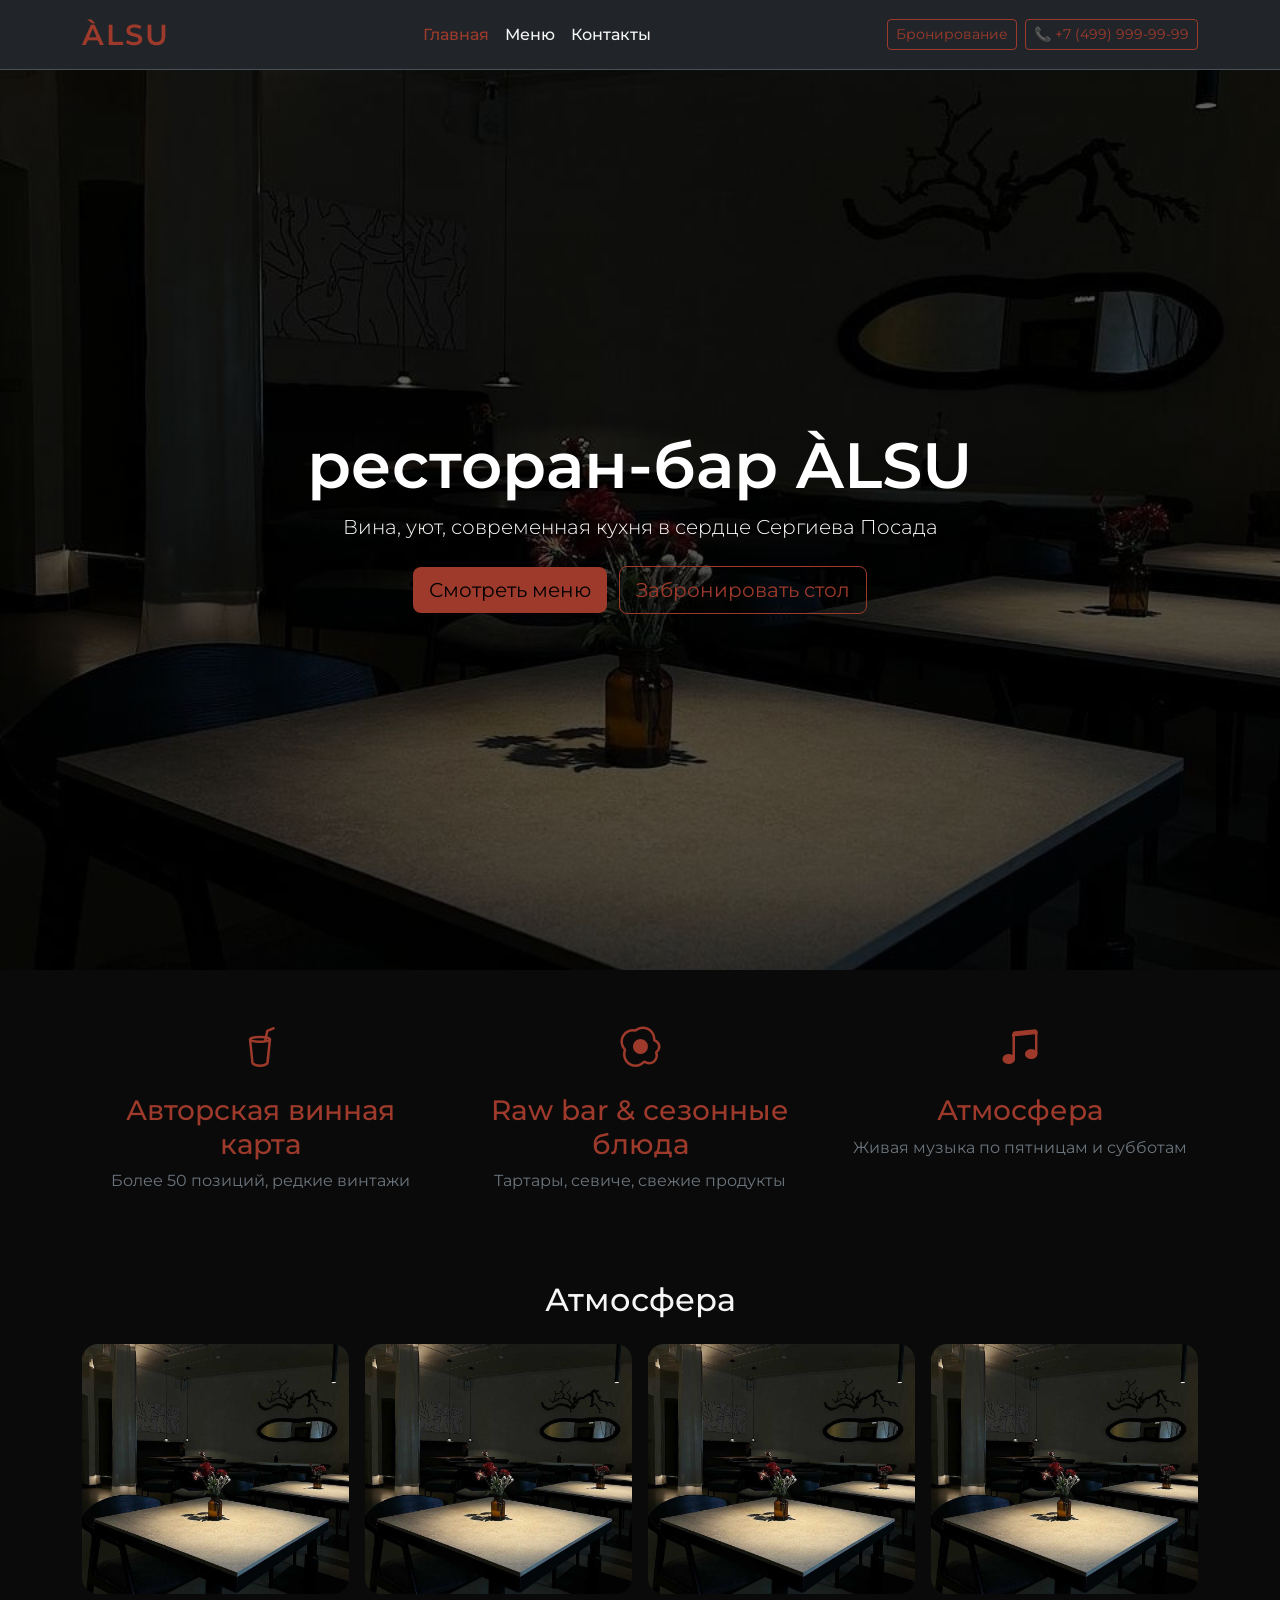
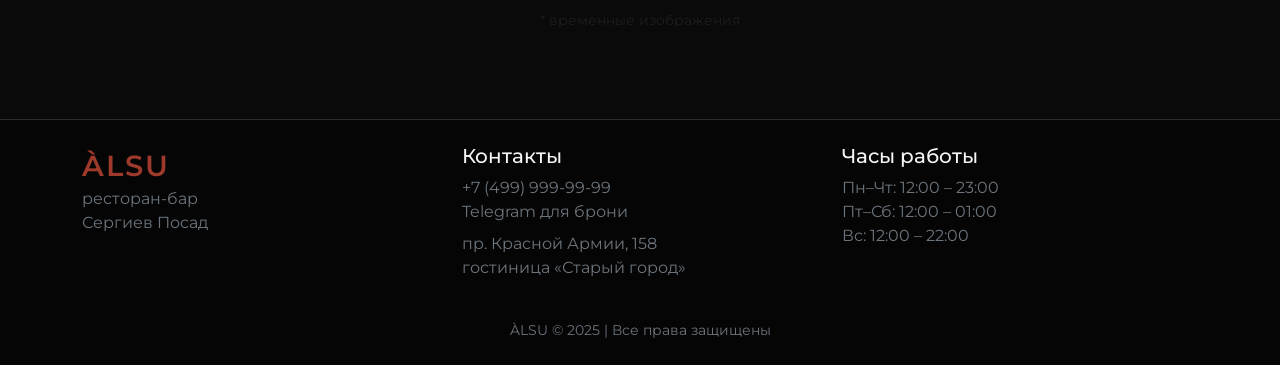
==== index.html @ 3439a803 "Add files via upload" ====
<!DOCTYPE html>
<html lang="ru">
<head>
    <meta charset="UTF-8">
    <meta name="viewport" content="width=device-width, initial-scale=1.0">
    <title>Ресторан-бар Алсу | Сергиев Посад</title>
    <link href="https://cdn.jsdelivr.net/npm/bootstrap@5.3.0/dist/css/bootstrap.min.css" rel="stylesheet">
    <link rel="stylesheet" href="https://cdn.jsdelivr.net/npm/bootstrap-icons@1.11.3/font/bootstrap-icons.min.css">
    <link href="https://fonts.googleapis.com/css2?family=Montserrat:wght@300;400;500;600;700&display=swap" rel="stylesheet">
    <link rel="stylesheet" href="css/style.css">
</head>
<body>

    <nav class="navbar navbar-expand-lg sticky-top bg-dark border-bottom" data-bs-theme="dark">
        <div class="container">
            <a class="navbar-brand logo" href="index.html">ÀLSU</a>
            <button class="navbar-toggler" type="button" data-bs-toggle="collapse" data-bs-target="#navbarMain">
                <span class="navbar-toggler-icon"></span>
            </button>
            <div class="collapse navbar-collapse" id="navbarMain">
                <ul class="navbar-nav mx-auto mb-2 mb-lg-0">
                    <li class="nav-item"><a class="nav-link active" href="index.html">Главная</a></li>
                    <li class="nav-item"><a class="nav-link" href="menu.html">Меню</a></li>
                    <li class="nav-item"><a class="nav-link" href="contacts.html">Контакты</a></li>
                </ul>
                <div class="d-flex gap-2">
                    <a href="https://t.me/alsu_rest" class="btn btn-outline-accent btn-sm" target="_blank">Бронирование</a>
                    <a href="tel:+74999999999" class="btn btn-outline-accent btn-sm">📞 +7 (499) 999-99-99</a>
                </div>
            </div>
        </div>
    </nav>

    <!-- Hero -->
    <div class="hero position-relative overflow-hidden" style="background: linear-gradient(rgba(0,0,0,0.6), rgba(0,0,0,0.7)), url('img/main.jpg'); background-size: cover; background-position: center; min-height: 90vh;">
        <div class="container d-flex align-items-center text-center text-white" style="height: 100vh;">
            <div class="w-100">
                <h1 class="display-3 fw-semibold">ресторан-бар ÀLSU</h1>
                <p class="lead mb-4">Вина, уют, современная кухня в сердце Сергиева Посада</p>
                <a href="menu.html" class="btn btn-accent btn-lg me-2">Смотреть меню</a>
                <a href="https://t.me/alsu_rest" class="btn btn-outline-accent btn-lg">Забронировать стол</a>
            </div>
        </div>
    </div>

    <!-- Фичи -->
    <div class="container py-5">
        <div class="row g-4 text-center">
            <div class="col-md-4 fade-up">
                <i class="bi bi-cup-straw fs-1" style="color: var(--accent);"></i>
                <h3 class="mt-3" style="color: var(--accent);">Авторская винная карта</h3>
                <p class="text-secondary">Более 50 позиций, редкие винтажи</p>
            </div>
            <div class="col-md-4 fade-up">
                <i class="bi bi-egg-fried fs-1" style="color: var(--accent);"></i>
                <h3 class="mt-3" style="color: var(--accent);">Raw bar & сезонные блюда</h3>
                <p class="text-secondary">Тартары, севиче, свежие продукты</p>
            </div>
            <div class="col-md-4 fade-up">
                <i class="bi bi-music-note-beamed fs-1" style="color: var(--accent);"></i>
                <h3 class="mt-3" style="color: var(--accent);">Атмосфера</h3>
                <p class="text-secondary">Живая музыка по пятницам и субботам</p>
            </div>
        </div>
    </div>

    <!-- Галерея -->
    <div class="container py-4">
        <h2 class="text-center mb-4">Атмосфера</h2>
        <div class="row g-3">
            <div class="col-md-3 col-sm-6 fade-up">
                <img src="img/main.jpg" class="img-fluid gallery-img" alt="Интерьер">
            </div>
            <div class="col-md-3 col-sm-6 fade-up">
                <img src="img/main.jpg" class="img-fluid gallery-img" alt="Бар">
            </div>
            <div class="col-md-3 col-sm-6 fade-up">
                <img src="img/main.jpg" class="img-fluid gallery-img" alt="Блюда">
            </div>
            <div class="col-md-3 col-sm-6 fade-up">
                <img src="img/main.jpg" class="img-fluid gallery-img" alt="Веранда">
            </div>
        </div>
        <p class="text-center text-muted small mt-3">* временные изображения</p>
    </div>

    <footer class="mt-5 py-4">
        <div class="container">
            <div class="row">
                <div class="col-md-4">
                    <div class="logo">ÀLSU</div>
                    <p class="text-secondary">ресторан-бар<br>Сергиев Посад</p>
                </div>
                <div class="col-md-4">
                    <h5 class="text-accent">Контакты</h5>
                    <a href="tel:+74999999999" class="d-block text-secondary text-decoration-none">+7 (499) 999-99-99</a>
                    <a href="https://t.me/alsu_rest" class="d-block text-secondary text-decoration-none">Telegram для брони</a>
                    <p class="text-secondary mt-2">пр. Красной Армии, 158<br>гостиница «Старый город»</p>
                </div>
                <div class="col-md-4">
                    <h5 class="text-accent">Часы работы</h5>
                    <p class="text-secondary">Пн–Чт: 12:00 – 23:00<br>Пт–Сб: 12:00 – 01:00<br>Вс: 12:00 – 22:00</p>
                </div>
            </div>
            <div class="text-center text-secondary small mt-4">ÀLSU © 2025 | Все права защищены</div>
        </div>
    </footer>

    <script src="https://cdn.jsdelivr.net/npm/bootstrap@5.3.0/dist/js/bootstrap.bundle.min.js"></script>
    <script src="js/animation.js"></script>
</body>
</html>
---- css/style.css ----
/* Переменные */
:root {
    --accent: #9e3a2b;
    --accent-hover: #b54a3a;
    --bg-dark: #0a0a0a;
    --bg-card: #161616;
    --text-light: #f5f5f5;
    --text-muted: #aaaaaa;
    --border-color: #2c2c2c;
}

body {
    background-color: var(--bg-dark);
    font-family: 'Montserrat', sans-serif;
    color: var(--text-light);
}

.navbar-nav .nav-link {
    color: var(--text-light);
    font-weight: 500;
}
.navbar-nav .nav-link:hover,
.navbar-nav .nav-link.active {
    color: var(--accent) !important;
}
.btn-outline-accent {
    border-color: var(--accent);
    color: var(--accent);
}
.btn-outline-accent:hover {
    background-color: var(--accent);
    color: #000;
}
.btn-accent {
    background-color: var(--accent);
    color: #000;
    border: none;
}
.btn-accent:hover {
    background-color: var(--accent-hover);
    color: #000;
}

.menu-card {
    background-color: var(--bg-card);
    border: 1px solid var(--border-color);
    border-radius: 1rem;
    overflow: hidden;
    transition: transform 0.2s, border-color 0.2s;
    height: 100%;
}
.menu-card:hover {
    border-color: var(--accent);
    transform: translateY(-5px);
}
.menu-image {
    width: 100%;
    height: 200px;
    object-fit: cover;
}
.menu-card .price {
    font-size: 1.3rem;
    font-weight: 600;
    color: var(--accent);
    margin-top: 0.5rem;
}
.menu-card .description {
    color: var(--text-muted);
    font-size: 0.85rem;
}

.page-link {
    background-color: #252525;
    border-color: var(--border-color);
    color: var(--text-light);
}
.page-item.active .page-link {
    background-color: var(--accent);
    border-color: var(--accent);
    color: #000;
}
.page-link:hover {
    background-color: var(--accent-hover);
    color: #000;
}

.fade-up {
    opacity: 0;
    transform: translateY(30px);
    transition: opacity 0.6s ease-out, transform 0.6s ease-out;
}
.fade-up.visible {
    opacity: 1;
    transform: translateY(0);
}

.gallery-img {
    border-radius: 1rem;
    transition: transform 0.3s;
    height: 250px;
    object-fit: cover;
    width: 100%;
}
.gallery-img:hover {
    transform: scale(1.02);
}

.contact-line {
    border-bottom: 1px solid rgba(255,255,255,0.08);
    padding: 1rem 0;
}
.contact-label {
    color: var(--accent);
    font-weight: 500;
    width: 120px;
}
.contact-value {
    color: var(--text-light);
    text-decoration: none;
}
.contact-value a {
    color: var(--text-light);
    border-bottom: 1px dotted var(--accent);
}
.map-iframe {
    border-radius: 1.5rem;
    filter: grayscale(0.6) opacity(0.7);
    transition: filter 0.3s;
}
.map-iframe:hover {
    filter: grayscale(0.2) opacity(0.9);
}
.map-caption {
    font-size: 0.7rem;
    color: #555;
}

footer {
    background-color: #050505;
    border-top: 1px solid var(--border-color);
}
.logo {
    font-size: 1.8rem;
    font-weight: 600;
    color: var(--accent);
    letter-spacing: 2px;
}
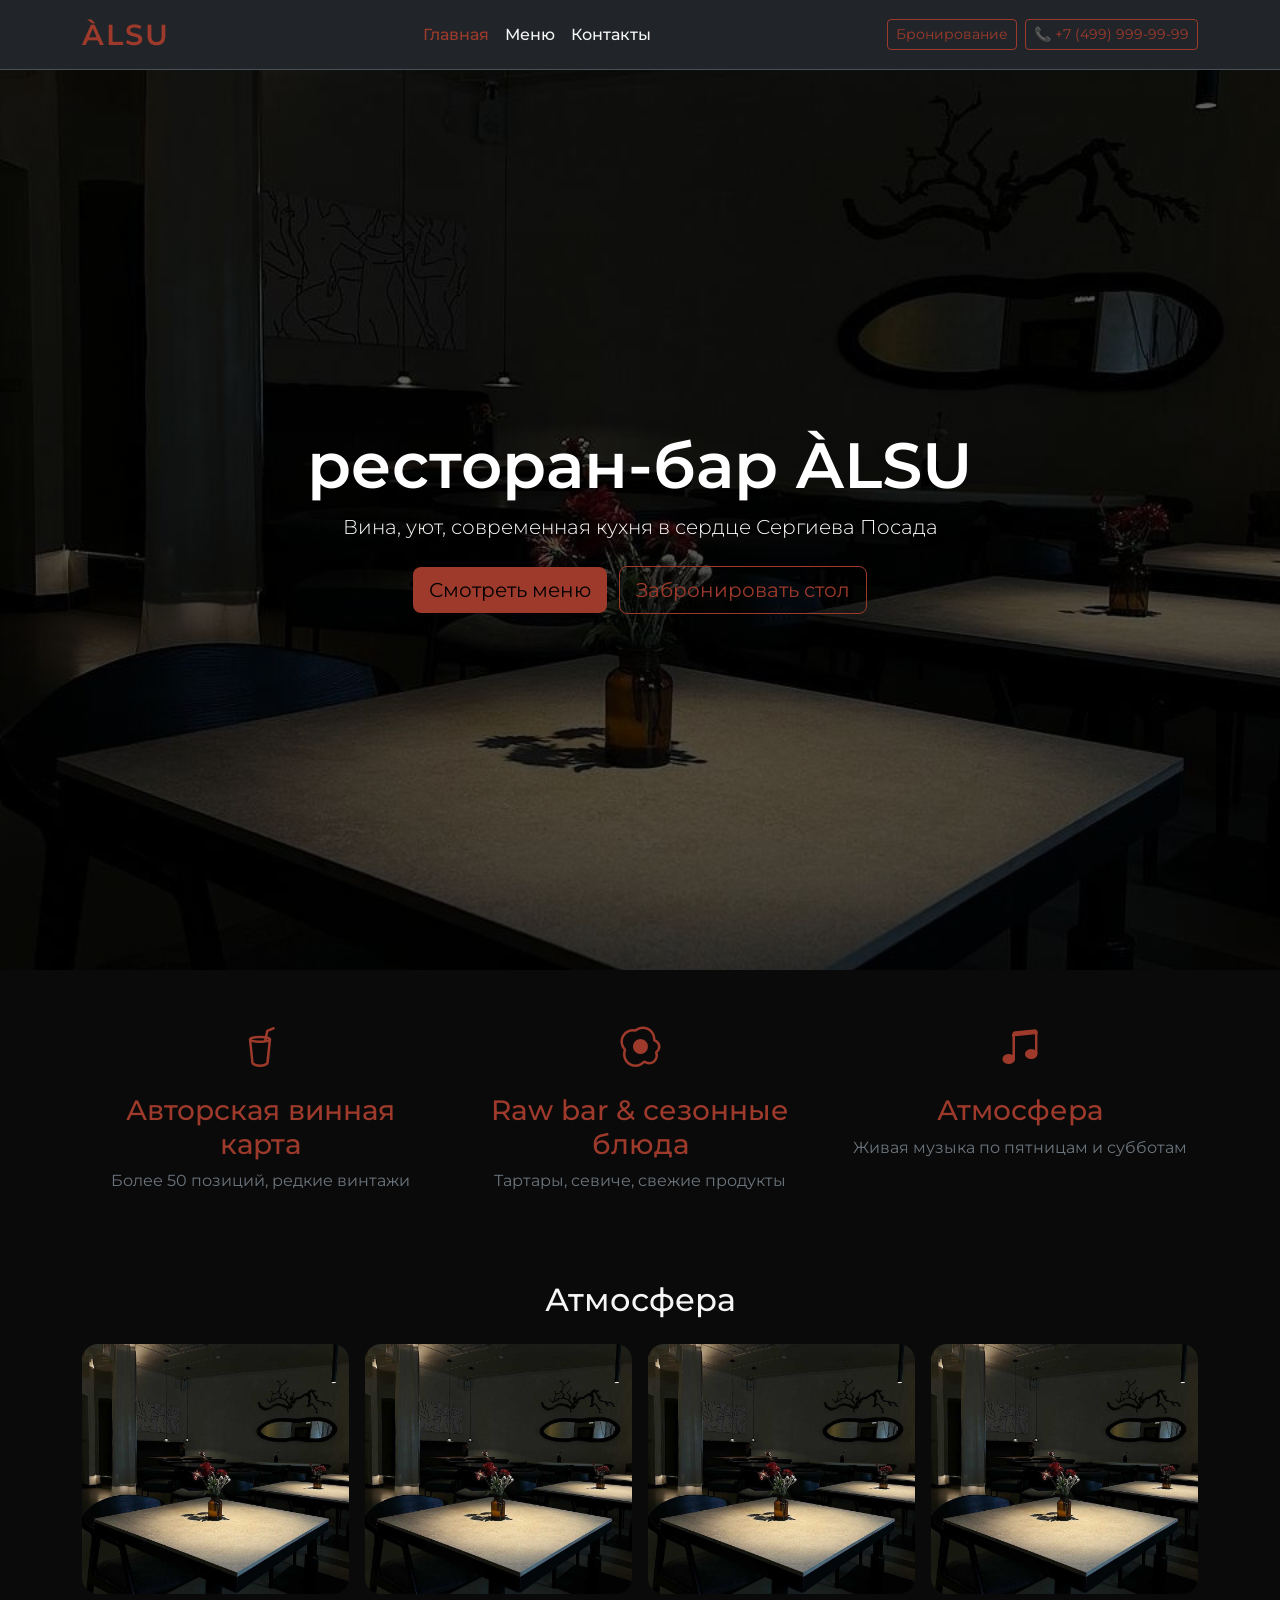
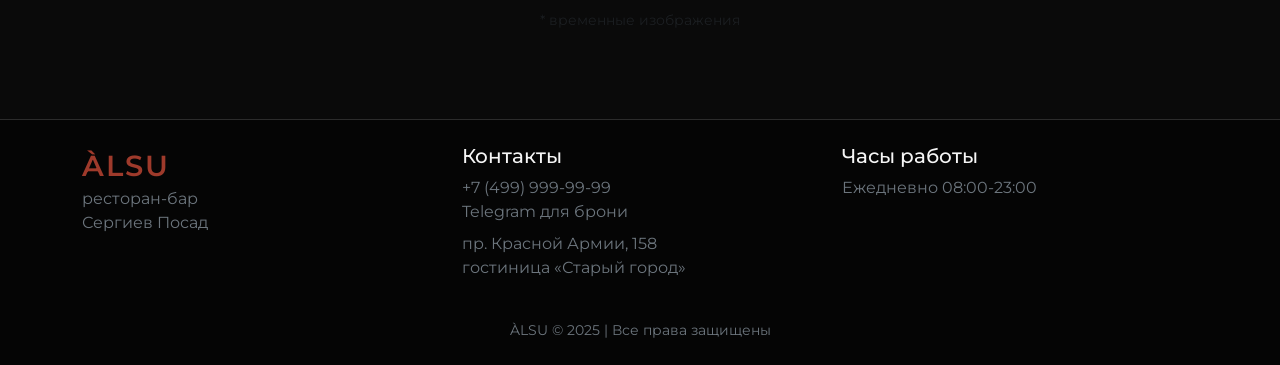
==== commit 89c8e08b: "Add files via upload" ====
--- a/index.html
+++ b/index.html
@@ -99,7 +99,7 @@
                 </div>
                 <div class="col-md-4">
                     <h5 class="text-accent">Часы работы</h5>
-                    <p class="text-secondary">Пн–Чт: 12:00 – 23:00<br>Пт–Сб: 12:00 – 01:00<br>Вс: 12:00 – 22:00</p>
+                    <p class="text-secondary">Ежедневно 08:00-23:00</p>
                 </div>
             </div>
             <div class="text-center text-secondary small mt-4">ÀLSU © 2025 | Все права защищены</div>
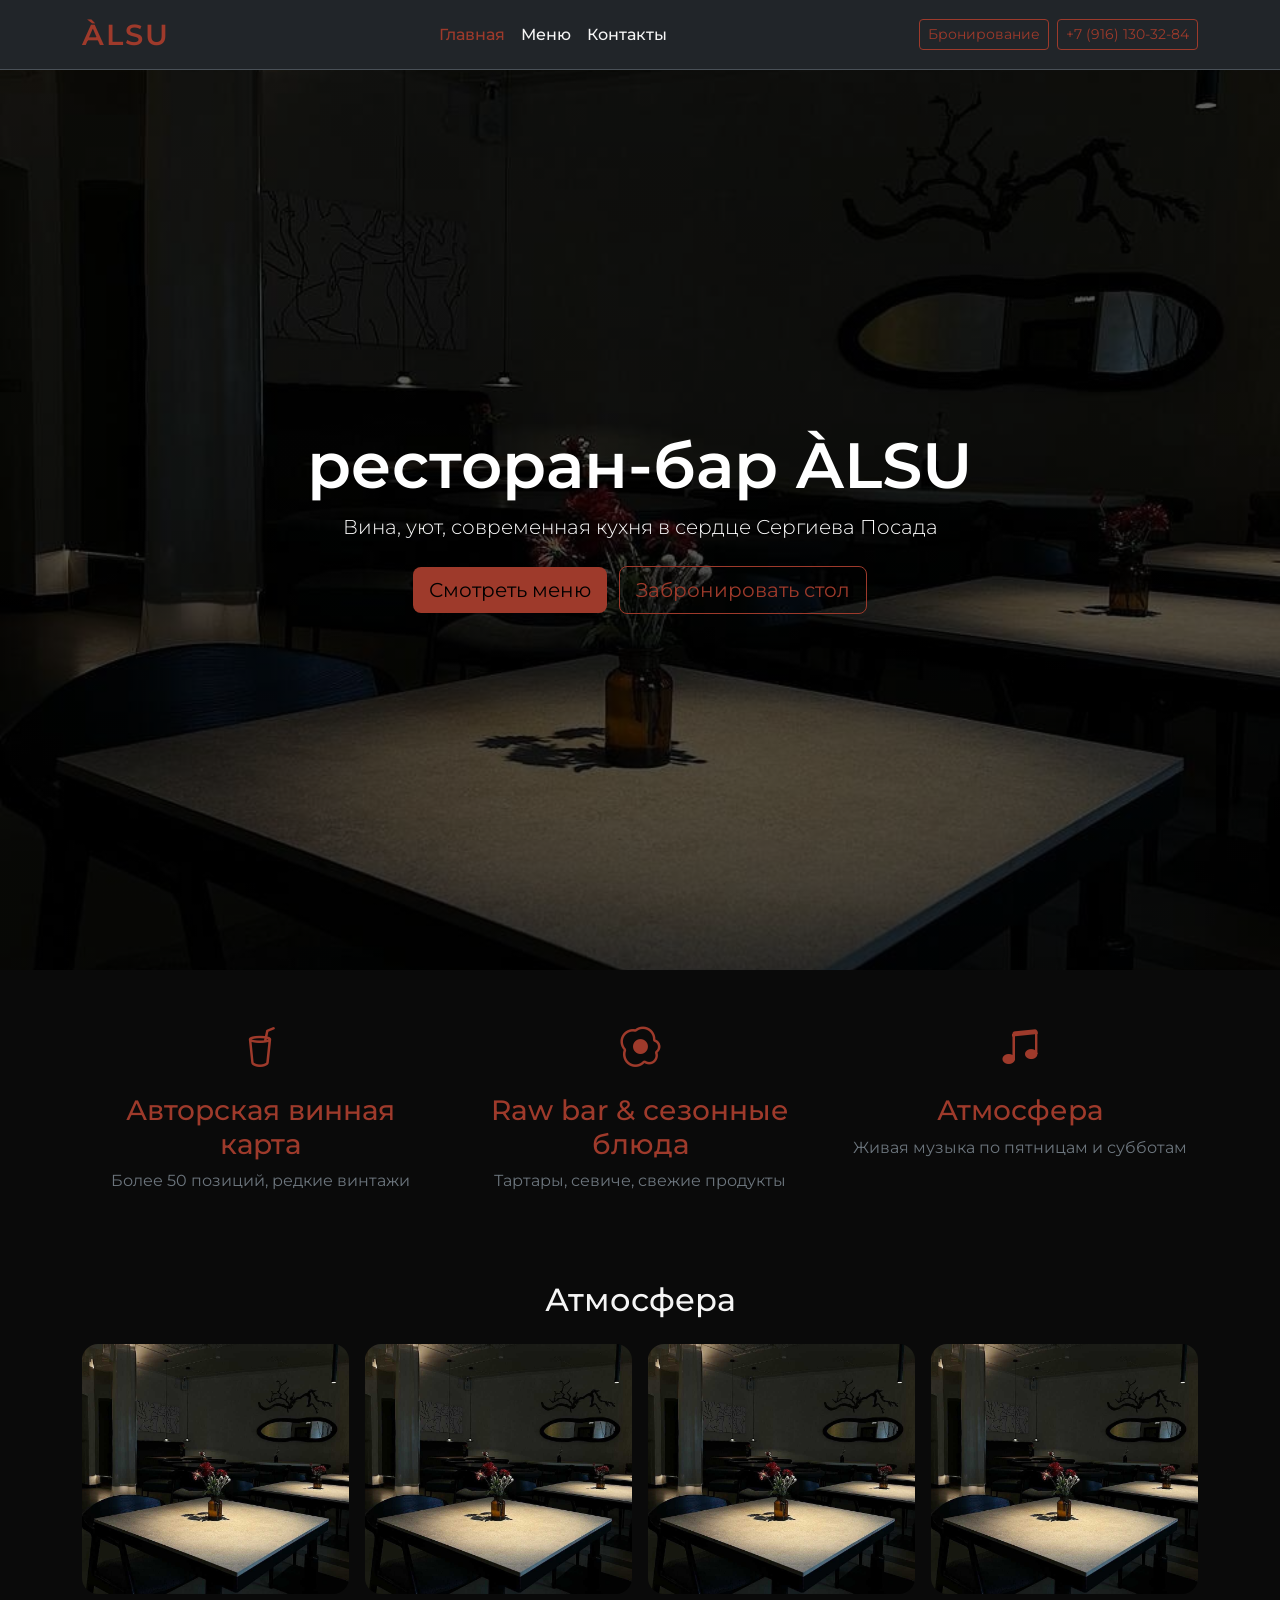
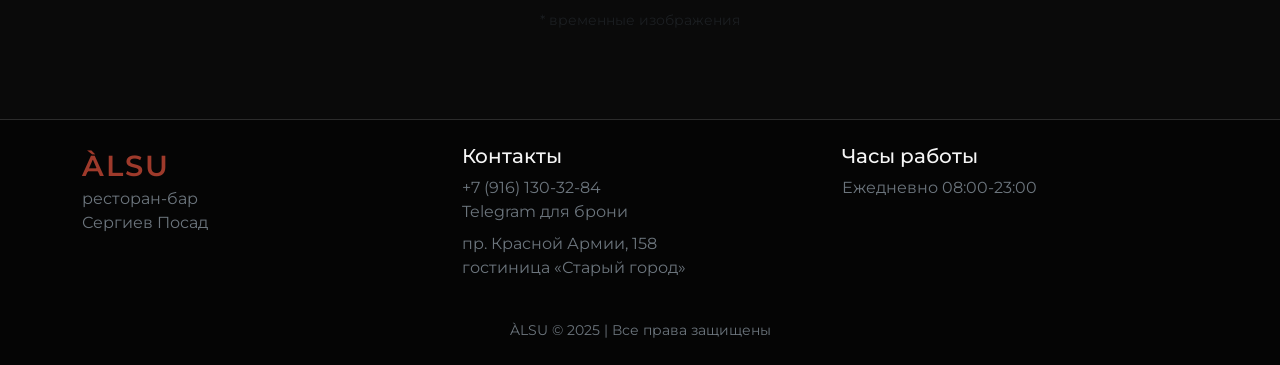
==== commit 7614cbb7: "Add files via upload" ====
--- a/index.html
+++ b/index.html
@@ -25,7 +25,7 @@
                 </ul>
                 <div class="d-flex gap-2">
                     <a href="https://t.me/alsu_rest" class="btn btn-outline-accent btn-sm" target="_blank">Бронирование</a>
-                    <a href="tel:+74999999999" class="btn btn-outline-accent btn-sm">📞 +7 (499) 999-99-99</a>
+                    <a href="tel:+79161303284" class="btn btn-outline-accent btn-sm">+7 (916) 130-32-84</a>
                 </div>
             </div>
         </div>
@@ -93,7 +93,7 @@
                 </div>
                 <div class="col-md-4">
                     <h5 class="text-accent">Контакты</h5>
-                    <a href="tel:+74999999999" class="d-block text-secondary text-decoration-none">+7 (499) 999-99-99</a>
+                    <a href="tel:+79161303284" class="d-block text-secondary text-decoration-none">+7 (916) 130-32-84</a>
                     <a href="https://t.me/alsu_rest" class="d-block text-secondary text-decoration-none">Telegram для брони</a>
                     <p class="text-secondary mt-2">пр. Красной Армии, 158<br>гостиница «Старый город»</p>
                 </div>
